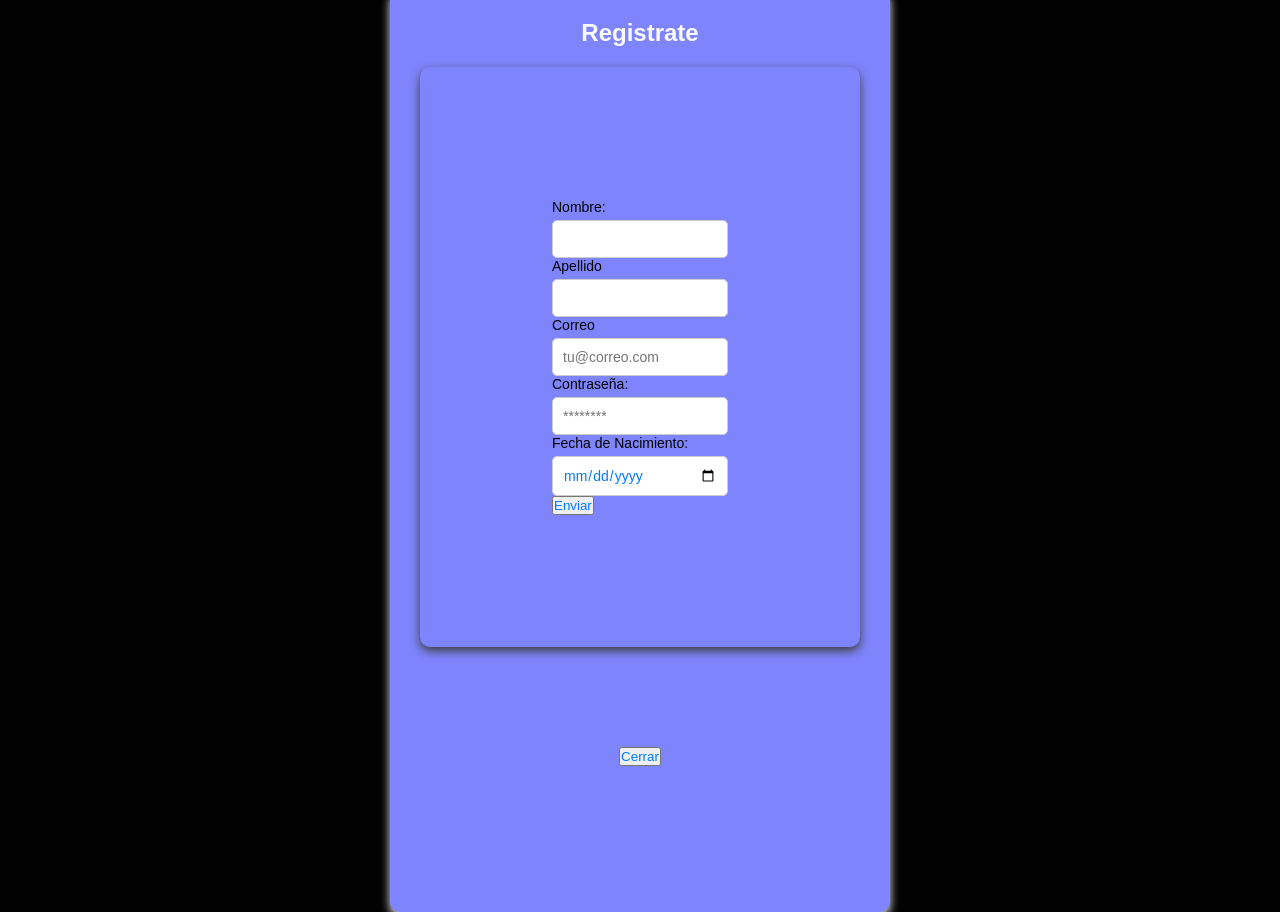
==== index.html @ 74652de4 "primer commit" ====
<!DOCTYPE html>
<html lang="es">
<head>
    <meta charset="UTF-8">
    <title>Formulario Principal</title>
    <link rel="stylesheet" href="css/styles.css">
</head>
<body>
    
    <div class="login-container">
        <h2>Registrate</h2>
        <div class="input-group">
            <form id="registroForm">
                <label>Nombre:</label>
                <input type="text" id="nombre" required>
                <label>Apellido</label>
                <input type="text" id="apellido" required>
                <label>Correo</label>
                <input type="email" id="email" name="email" placeholder="tu@correo.com" required>
                <label>Contraseña:</label>
                <input type="password" id="password" name="password" placeholder="********" required>
                
                <label>Fecha de Nacimiento:</label>
                <input type="date" id="fechaNacimiento" required>

                <button type="submit">Enviar</button>
            </form>
            
            <!-- Modal -->
            <div id="modalEdad" class="modal oculto">
                <div class="modal-contenido">
                        <div style="display: flex; justify-content: center; align-items: center; height: 220px;">
                            <p id="textoEdad"></p>
                            <button id="cerrarModal">Cerrar</button>
                        </div>    
                </div>
            </div>
        </div>
    </div>
    <script src="js/utileria.js"></script>
    <script>
        document.getElementById('registroForm').addEventListener('submit', (e) => {
            e.preventDefault();
            const nombre = document.getElementById('nombre').value;
            const codigo = document.getElementById('codigo').value;
            const fecha = document.getElementById('fechaNacimiento').value;

            if (!soloLetras(nombre)) return alert("El nombre solo debe contener letras.");
            if (!validarLongitud(codigo, 5)) return alert("Código no válido (máx 5 dígitos).");

            const edad = calcularEdad(fecha);
            const mayor = esMayorDeEdad(fecha) ? "Es mayor de edad" : "Es menor de edad";

            document.getElementById('textoEdad').innerText = `Edad calculada: ${edad} años (${mayor}).`;
            document.getElementById('modalEdad').classList.remove('oculto');
        });

        document.getElementById('cerrarModal').addEventListener('click', () => {
            document.getElementById('modalEdad').classList.add('oculto');
        });
    </script>
</body>
</html>
---- css/styles.css ----
/* Reseteo básico de márgenes */
* {
    color: #007bff;
    margin: 0;
    padding: 0;
    box-sizing: border-box;
    font-family: Arial, sans-serif;

}

/* Centrar el formulario en la pantalla */
body {
    height: 100vh;
    display: flex;
    justify-content: center;
    align-items: center;
    background-color: #020202;
}
#registroForm{
    width: 100%;
    max-width: 400%;
    background: #7e84fc;
    padding: 30%;
    border-radius: 10px;
    box-shadow: 0 4px 10px rgb(62, 62, 62);
}
#modalEdad{
    font-family: 'Courier New', Courier, monospace;
    text-align: center;
    color: #ffffff;
}
/* Contenedor principal de la tarjeta de login */
.login-container {
    width: 100%;
    max-width: 500px;
    background: #7e84fc;
    padding: 30px;
    border-radius: 10px;
    box-shadow: 0 4px 10px rgba(252, 251, 251, 0.941);
}

.login-container h2 {
    text-align: center;
    margin-bottom: 20px;
    color: #fafafa;
}

/* Estilos para cada grupo de input */
.input-group {
    margin-bottom: 15px;
}

.input-group label {
    display: block;
    margin-bottom: 5px;
    color: #030303;
    font-size: 14px;
}

.input-group input {
    width: 100%;
    padding: 10px;
    border: 1px solid #cccccc;
    border-radius: 5px;
    font-size: 14px;
}

/* Efecto cuando se hace clic en el input */
.input-group input:focus {
    border-color: #007bff;
    outline: none;
}

/* Botón de envío */
.btn-submit {
    width: 100%;
    padding: 11px;
    background-color: #007bff;
    color: white;
    border: none;
    border-radius: 5px;
    font-size: 16px;
    cursor: pointer;
    margin-top: 10px;
}

/* Efecto al pasar el cursor por el botón */
.btn-submit:hover {
    background-color: #0056b3;
}

/* Enlace inferior */
.footer-link {
    text-align: center;
    margin-top: 15px;
    font-size: 13px;
}

.footer-link a {
    color: #ffffff;
    text-decoration: none;
}

.footer-link a:hover {
    text-decoration: underline;
}
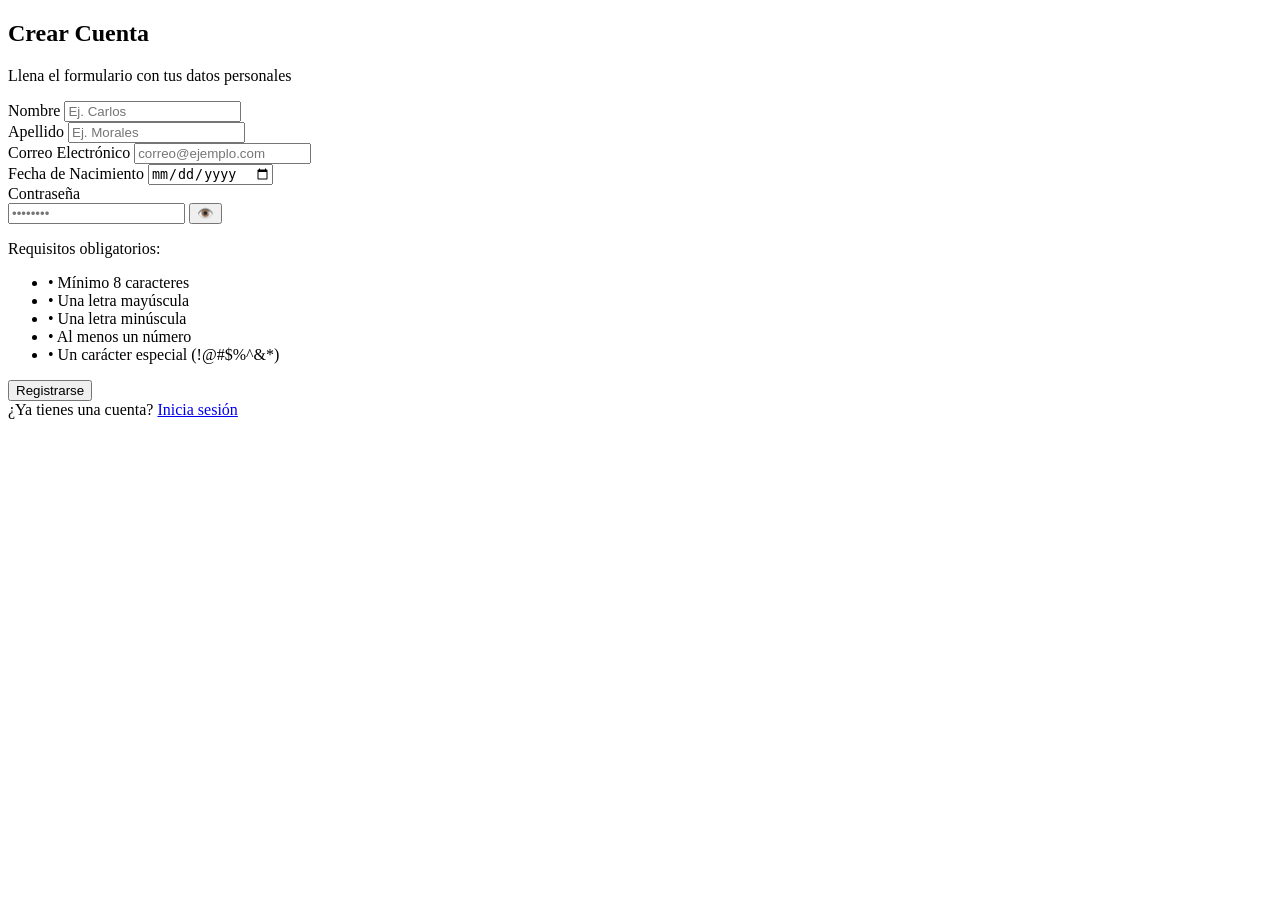
==== commit 9df383a5: "cambio 1" ====
--- a/index.html
+++ b/index.html
@@ -1,63 +1,88 @@
 <!DOCTYPE html>
 <html lang="es">
 <head>
-    <meta charset="UTF-8">
-    <title>Formulario Principal</title>
-    <link rel="stylesheet" href="css/styles.css">
+  <meta charset="UTF-8">
+  <meta name="viewport" content="width=device-width, initial-scale=1.0">
+  <title>Formulario de Registro</title>
+  <link rel="preconnect" href="https://fonts.googleapis.com">
+  <link rel="preconnect" href="https://fonts.gstatic.com" crossorigin>
+  <link href="https://fonts.googleapis.com/css2?family=Inter:wght@400;500;600;700&display=swap" rel="stylesheet">
+  <!-- Estilos y Scripts Compartidos -->
+  <link rel="stylesheet" href="styles.css">
+  <script src="validaciones.js" defer></script>
 </head>
 <body>
-    
-    <div class="login-container">
-        <h2>Registrate</h2>
+
+  <div class="card-container">
+    <div class="card-header">
+      <h2>Crear Cuenta</h2>
+      <p>Llena el formulario con tus datos personales</p>
+    </div>
+
+    <!-- Caja de notificaciones -->
+    <div id="alerta-box" class="alerta oculta"></div>
+
+    <form id="registro-form" novalidate>
+      
+      <!-- Campos: Nombre y Apellido -->
+      <div class="row-dos-columnas">
         <div class="input-group">
-            <form id="registroForm">
-                <label>Nombre:</label>
-                <input type="text" id="nombre" required>
-                <label>Apellido</label>
-                <input type="text" id="apellido" required>
-                <label>Correo</label>
-                <input type="email" id="email" name="email" placeholder="tu@correo.com" required>
-                <label>Contraseña:</label>
-                <input type="password" id="password" name="password" placeholder="********" required>
-                
-                <label>Fecha de Nacimiento:</label>
-                <input type="date" id="fechaNacimiento" required>
+          <label for="nombre">Nombre</label>
+          <input type="text" id="nombre" placeholder="Ej. Carlos" autocomplete="given-name">
+          <span class="error-msg" id="error-nombre"></span>
+        </div>
 
-                <button type="submit">Enviar</button>
-            </form>
-            
-            <!-- Modal -->
-            <div id="modalEdad" class="modal oculto">
-                <div class="modal-contenido">
-                        <div style="display: flex; justify-content: center; align-items: center; height: 220px;">
-                            <p id="textoEdad"></p>
-                            <button id="cerrarModal">Cerrar</button>
-                        </div>    
-                </div>
-            </div>
+        <div class="input-group">
+          <label for="apellido">Apellido</label>
+          <input type="text" id="apellido" placeholder="Ej. Morales" autocomplete="family-name">
+          <span class="error-msg" id="error-apellido"></span>
         </div>
+      </div>
+
+      <!-- Campo: Correo Electrónico -->
+      <div class="input-group">
+        <label for="correo">Correo Electrónico</label>
+        <input type="email" id="correo" placeholder="correo@ejemplo.com" autocomplete="email">
+        <span class="error-msg" id="error-correo"></span>
+      </div>
+
+      <!-- Campo: Fecha de Nacimiento -->
+      <div class="input-group">
+        <label for="fecha-nacimiento">Fecha de Nacimiento</label>
+        <input type="date" id="fecha-nacimiento">
+        <span class="error-msg" id="error-fecha"></span>
+      </div>
+
+      <!-- Campo: Contraseña con checklist -->
+      <div class="input-group">
+        <label for="password">Contraseña</label>
+        <div class="password-wrapper">
+          <input type="password" id="password" placeholder="••••••••" autocomplete="new-password">
+          <button type="button" class="btn-toggle-eye" id="toggle-password" title="Mostrar/Ocultar contraseña">👁️</button>
+        </div>
+        <span class="error-msg" id="error-password"></span>
+
+        <!-- Requisitos visuales -->
+        <div class="requisitos-lista">
+          <p class="req-titulo">Requisitos obligatorios:</p>
+          <ul>
+            <li id="req-min8">• Mínimo 8 caracteres</li>
+            <li id="req-mayus">• Una letra mayúscula</li>
+            <li id="req-minus">• Una letra minúscula</li>
+            <li id="req-num">• Al menos un número</li>
+            <li id="req-especial">• Un carácter especial (!@#$%^&*)</li>
+          </ul>
+        </div>
+      </div>
+
+      <button type="submit" class="btn-submit">Registrarse</button>
+    </form>
+
+    <div class="card-footer">
+      <span>¿Ya tienes una cuenta?</span>
+      <a href="login.html" class="link-button">Inicia sesión</a>
     </div>
-    <script src="js/utileria.js"></script>
-    <script>
-        document.getElementById('registroForm').addEventListener('submit', (e) => {
-            e.preventDefault();
-            const nombre = document.getElementById('nombre').value;
-            const codigo = document.getElementById('codigo').value;
-            const fecha = document.getElementById('fechaNacimiento').value;
+  </div>
 
-            if (!soloLetras(nombre)) return alert("El nombre solo debe contener letras.");
-            if (!validarLongitud(codigo, 5)) return alert("Código no válido (máx 5 dígitos).");
-
-            const edad = calcularEdad(fecha);
-            const mayor = esMayorDeEdad(fecha) ? "Es mayor de edad" : "Es menor de edad";
-
-            document.getElementById('textoEdad').innerText = `Edad calculada: ${edad} años (${mayor}).`;
-            document.getElementById('modalEdad').classList.remove('oculto');
-        });
-
-        document.getElementById('cerrarModal').addEventListener('click', () => {
-            document.getElementById('modalEdad').classList.add('oculto');
-        });
-    </script>
 </body>
 </html>
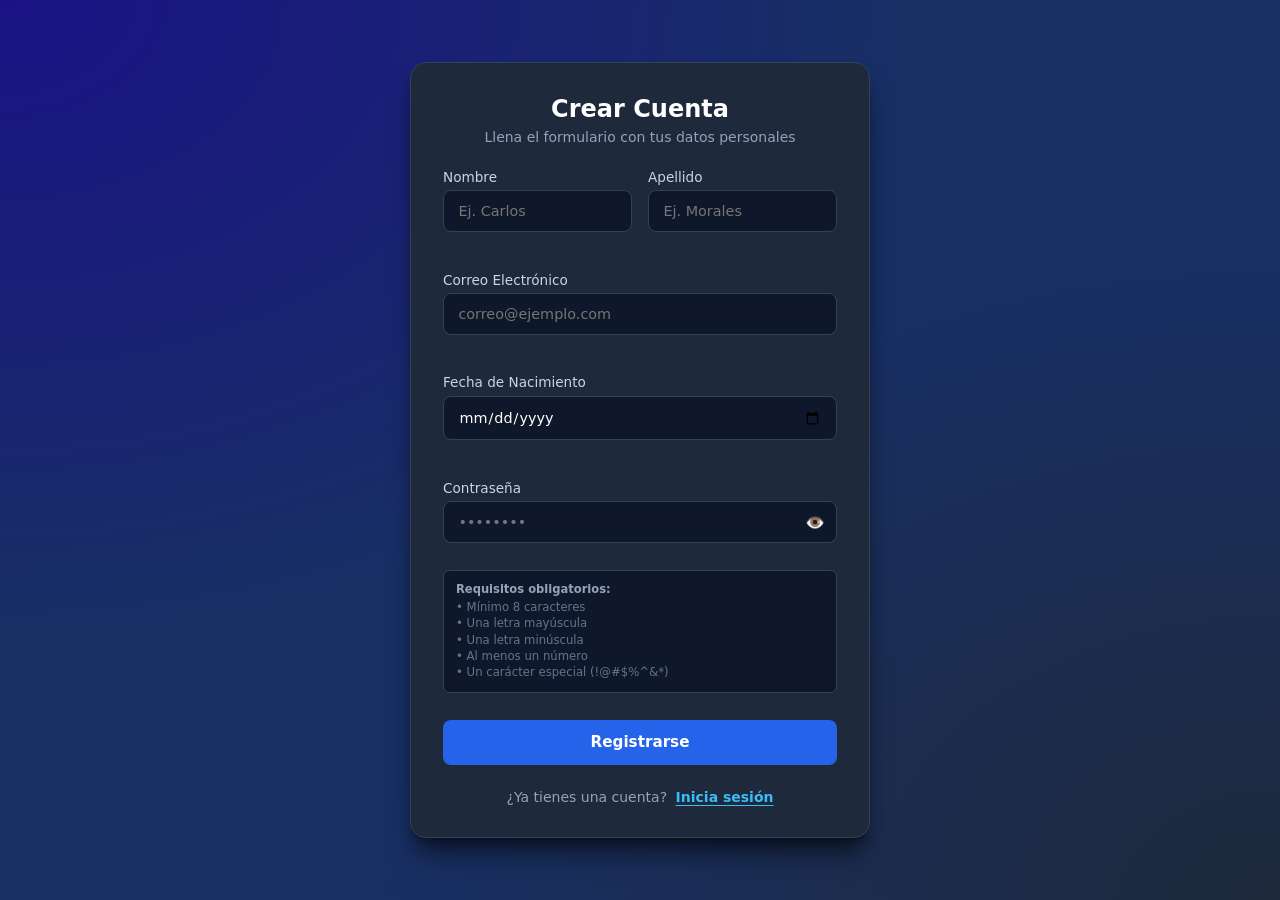
==== commit 0a099044: "cambio 2" ====
--- a/index.html
+++ b/index.html
@@ -8,8 +8,8 @@
   <link rel="preconnect" href="https://fonts.gstatic.com" crossorigin>
   <link href="https://fonts.googleapis.com/css2?family=Inter:wght@400;500;600;700&display=swap" rel="stylesheet">
   <!-- Estilos y Scripts Compartidos -->
-  <link rel="stylesheet" href="styles.css">
-  <script src="validaciones.js" defer></script>
+  <link rel="stylesheet" href="css/styles.css">
+  <script src="js/utileria.js" defer></script>
 </head>
 <body>
 
--- a/css/styles.css
+++ b/css/styles.css
@@ -0,0 +1,218 @@
+/* ==========================================================================
+   RESET Y ESTILOS GLOBALES
+   ========================================================================== */
+* {
+  margin: 0;
+  padding: 0;
+  box-sizing: border-box;
+  font-family: 'Inter', system-ui, -apple-system, BlinkMacSystemFont, "Segoe UI", Roboto, sans-serif;
+}
+
+body {
+  min-height: 100vh;
+  display: flex;
+  align-items: center;
+  justify-content: center;
+  background-color: #182f64;
+  background-image: radial-gradient(at 0% 0%, #1a1386 0px, transparent 50%),
+                    radial-gradient(at 100% 100%, #1e293b 0px, transparent 50%);
+  padding: 1.5rem;
+  color: #186dc2;
+}
+
+/* ==========================================================================
+   TARJETA CONTENEDORA
+   ========================================================================== */
+.card-container {
+  width: 100%;
+  max-width: 460px;
+  background-color: #1e293b;
+  border: 1px solid #334155;
+  border-radius: 1rem;
+  padding: 2rem;
+  box-shadow: 0 20px 25px -5px rgba(0, 0, 0, 0.5), 0 8px 10px -6px rgba(0, 0, 0, 0.5);
+}
+
+.card-header {
+  margin-bottom: 1.5rem;
+  text-align: center;
+}
+
+.card-header h2 {
+  font-size: 1.5rem;
+  font-weight: 700;
+  color: #ffffff;
+  margin-bottom: 0.35rem;
+}
+
+.card-header p {
+  font-size: 0.875rem;
+  color: #94a3b8;
+}
+
+/* ==========================================================================
+   CAMPOS DE FORMULARIO
+   ========================================================================== */
+.row-dos-columnas {
+  display: grid;
+  grid-template-columns: 1fr 1fr;
+  gap: 1rem;
+}
+
+.input-group {
+  margin-bottom: 1.15rem;
+  display: flex;
+  flex-direction: column;
+}
+
+.input-group label {
+  font-size: 0.85rem;
+  font-weight: 500;
+  color: #cbd5e1;
+  margin-bottom: 0.35rem;
+}
+
+.input-group input {
+  width: 100%;
+  background-color: #0f172a;
+  border: 1px solid #334155;
+  border-radius: 0.5rem;
+  padding: 0.75rem 0.9rem;
+  font-size: 0.9rem;
+  color: #ffffff;
+  outline: none;
+  transition: border-color 0.2s, box-shadow 0.2s;
+}
+
+.input-group input:focus {
+  border-color: #3b82f6;
+  box-shadow: 0 0 0 3px rgba(59, 130, 246, 0.2);
+}
+
+.password-wrapper {
+  position: relative;
+  display: flex;
+  align-items: center;
+}
+
+.password-wrapper input {
+  padding-right: 2.5rem;
+}
+
+.btn-toggle-eye {
+  position: absolute;
+  right: 0.75rem;
+  background: none;
+  border: none;
+  cursor: pointer;
+  font-size: 1rem;
+  color: #94a3b8;
+}
+
+/* ==========================================================================
+   ALERTAS Y ERRORES
+   ========================================================================== */
+.error-msg {
+  font-size: 0.75rem;
+  color: #f87171;
+  margin-top: 0.3rem;
+  min-height: 1rem;
+}
+
+.alerta {
+  padding: 0.75rem 1rem;
+  border-radius: 0.5rem;
+  font-size: 0.875rem;
+  font-weight: 500;
+  margin-bottom: 1.25rem;
+  text-align: center;
+}
+
+.alerta.exito {
+  background-color: rgba(16, 185, 129, 0.15);
+  border: 1px solid #10b981;
+  color: #34d399;
+}
+
+.alerta.error {
+  background-color: rgba(239, 68, 68, 0.15);
+  border: 1px solid #ef4444;
+  color: #f87171;
+}
+
+/* ==========================================================================
+   LISTA DE REQUISITOS DE CONTRASEÑA
+   ========================================================================== */
+.requisitos-lista {
+  margin-top: 0.4rem;
+  padding: 0.65rem 0.75rem;
+  background-color: #0f172a;
+  border: 1px solid #334155;
+  border-radius: 0.375rem;
+}
+
+.req-titulo {
+  font-size: 0.72rem;
+  font-weight: 600;
+  color: #94a3b8;
+  margin-bottom: 0.25rem;
+}
+
+.requisitos-lista ul {
+  list-style: none;
+  font-size: 0.73rem;
+}
+
+.requisitos-lista li {
+  color: #64748b;
+  margin-bottom: 0.15rem;
+  transition: color 0.2s ease;
+}
+
+.requisitos-lista li.valido {
+  color: #10b981;
+}
+
+/* ==========================================================================
+   BOTONES Y ENLACES
+   ========================================================================== */
+.btn-submit {
+  width: 100%;
+  background-color: #2563eb;
+  color: #ffffff;
+  border: none;
+  border-radius: 0.5rem;
+  padding: 0.85rem;
+  font-size: 0.95rem;
+  font-weight: 600;
+  cursor: pointer;
+  margin-top: 0.5rem;
+  transition: background-color 0.2s ease;
+}
+
+.btn-submit:hover {
+  background-color: #1d4ed8;
+}
+
+.card-footer {
+  margin-top: 1.5rem;
+  text-align: center;
+  font-size: 0.875rem;
+  color: #94a3b8;
+}
+
+.link-button {
+  color: #38bdf8;
+  text-decoration: underline;
+  text-underline-offset: 3px;
+  font-weight: 600;
+  margin-left: 0.25rem;
+}
+
+.link-button:hover {
+  color: #7dd3fc;
+}
+
+.oculta {
+  display: none !important;
+}
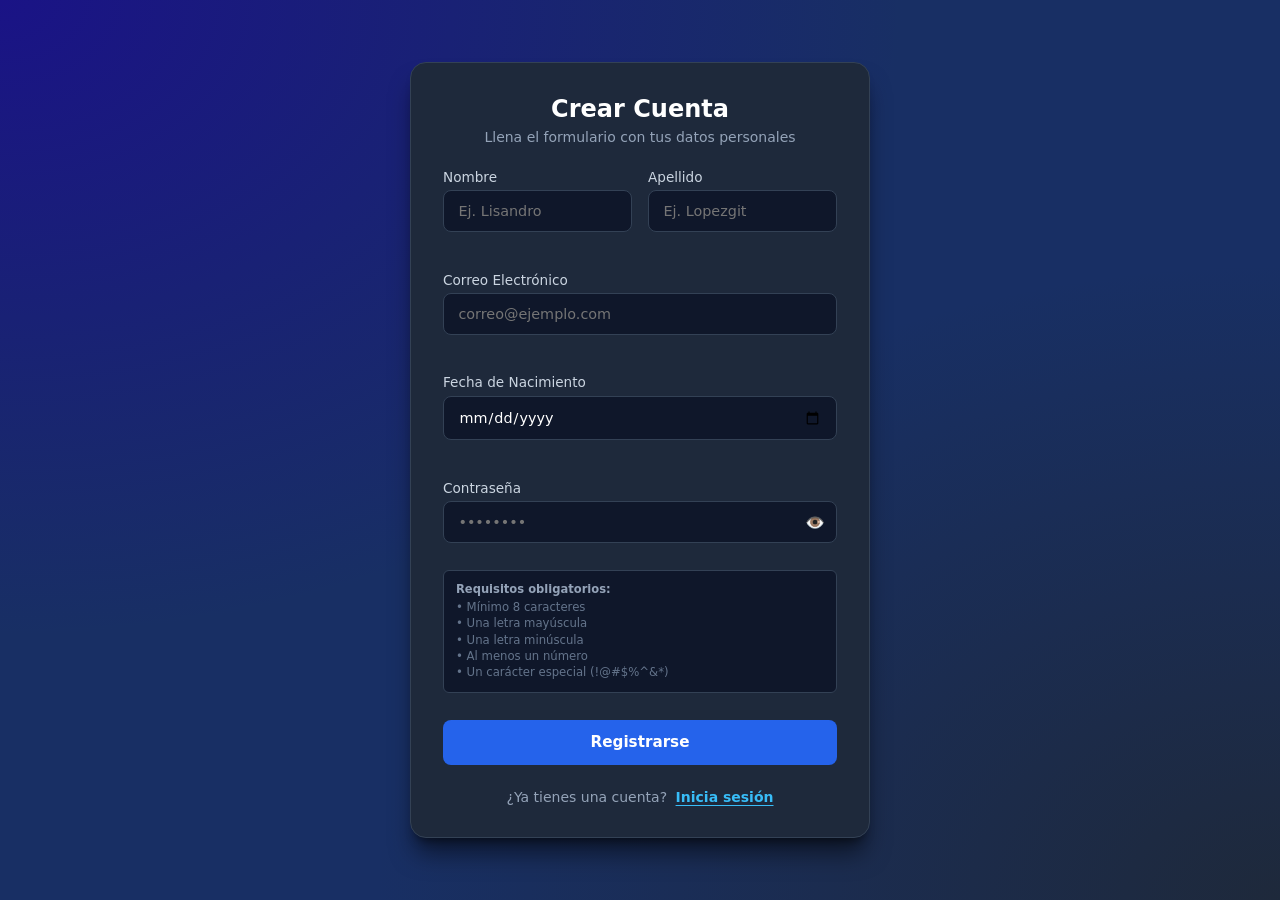
==== commit 65701746: "cambio 5" ====
--- a/index.html
+++ b/index.html
@@ -4,9 +4,7 @@
   <meta charset="UTF-8">
   <meta name="viewport" content="width=device-width, initial-scale=1.0">
   <title>Formulario de Registro</title>
-  <link rel="preconnect" href="https://fonts.googleapis.com">
-  <link rel="preconnect" href="https://fonts.gstatic.com" crossorigin>
-  <link href="https://fonts.googleapis.com/css2?family=Inter:wght@400;500;600;700&display=swap" rel="stylesheet">
+
   <!-- Estilos y Scripts Compartidos -->
   <link rel="stylesheet" href="css/styles.css">
   <script src="js/utileria.js" defer></script>
@@ -28,13 +26,13 @@
       <div class="row-dos-columnas">
         <div class="input-group">
           <label for="nombre">Nombre</label>
-          <input type="text" id="nombre" placeholder="Ej. Carlos" autocomplete="given-name">
+          <input type="text" id="nombre" placeholder="Ej. Lisandro" autocomplete="given-name">
           <span class="error-msg" id="error-nombre"></span>
         </div>
 
         <div class="input-group">
           <label for="apellido">Apellido</label>
-          <input type="text" id="apellido" placeholder="Ej. Morales" autocomplete="family-name">
+          <input type="text" id="apellido" placeholder="Ej. Lopezgit" autocomplete="family-name">
           <span class="error-msg" id="error-apellido"></span>
         </div>
       </div>
